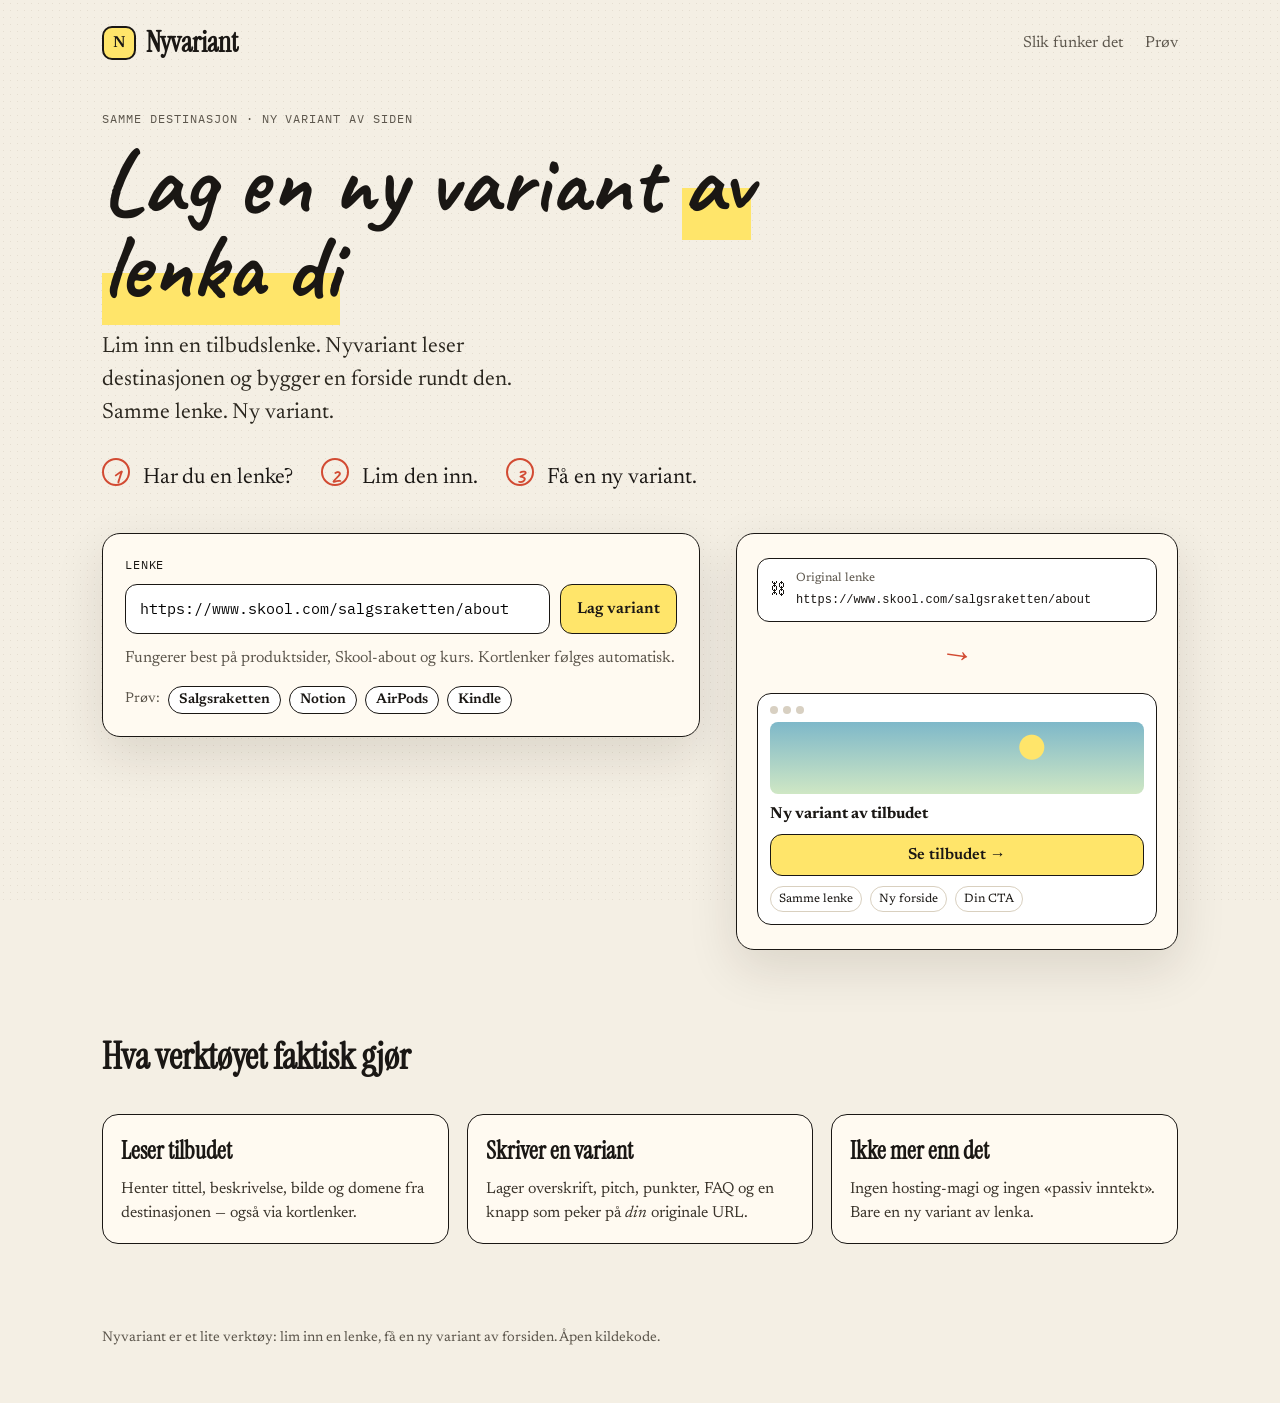
==== index.html @ 8ad8712e "Add Nyvariant: same link, new variant landing pages" ====
<!DOCTYPE html>
<html lang="no">
<head>
  <meta charset="UTF-8" />
  <meta name="viewport" content="width=device-width, initial-scale=1.0" />
  <title>Nyvariant — samme lenke, ny variant</title>
  <link rel="preconnect" href="https://fonts.googleapis.com" />
  <link rel="preconnect" href="https://fonts.gstatic.com" crossorigin />
  <link href="https://fonts.googleapis.com/css2?family=Caveat:wght@600;700&family=Instrument+Serif:ital@0;1&family=Newsreader:ital,opsz,wght@0,6..72,400;0,6..72,600;1,6..72,400&family=IBM+Plex+Mono:wght@400;500&display=swap" rel="stylesheet" />
  <link rel="stylesheet" href="./styles.css" />
</head>
<body>
  <div class="paper-noise"></div>

  <header class="topbar">
    <div class="brand">
      <span class="brand-mark">N</span>
      <span class="brand-name">Nyvariant</span>
    </div>
    <nav>
      <a href="#how">Slik funker det</a>
      <a href="#demo">Prøv</a>
    </nav>
  </header>

  <main>
    <section class="hero">
      <p class="eyebrow">Samme destinasjon · ny variant av siden</p>
      <h1>
        Lag en ny variant
        <span class="hl">av lenka di</span>
      </h1>
      <p class="lede">
        Lim inn en tilbudslenke. Nyvariant leser destinasjonen og bygger en forside rundt den.
        Samme lenke. Ny variant.
      </p>

      <ol class="steps">
        <li><span>1</span> Har du en lenke?</li>
        <li><span>2</span> Lim den inn.</li>
        <li><span>3</span> Få en ny variant.</li>
      </ol>
    </section>

    <section id="demo" class="studio">
      <div class="studio-card">
        <label for="url">Lenke</label>
        <div class="row">
          <input
            id="url"
            type="url"
            spellcheck="false"
            placeholder="https://www.skool.com/… eller en produktlenke"
            value="https://www.skool.com/salgsraketten/about"
          />
          <button id="build" type="button">Lag variant</button>
        </div>
        <p class="hint">
          Fungerer best på produktsider, Skool-about og kurs. Kortlenker følges automatisk.
        </p>

        <div class="presets">
          <span>Prøv:</span>
          <button type="button" data-url="https://www.skool.com/salgsraketten/about">Salgsraketten</button>
          <button type="button" data-url="https://www.notion.so">Notion</button>
          <button type="button" data-url="https://www.apple.com/airpods-pro/">AirPods</button>
          <button type="button" data-url="https://www.amazon.com/dp/B0D1XD1ZV3">Kindle</button>
        </div>

        <div id="status" class="status" hidden></div>
      </div>

      <aside class="sketch">
        <div class="link-chip">
          <span class="chain">⛓</span>
          <div>
            <small>Original lenke</small>
            <code id="chip-url">https://www.skool.com/salgsraketten/about</code>
          </div>
        </div>
        <div class="arrow">→</div>
        <div class="mini-site">
          <div class="dots"><i></i><i></i><i></i></div>
          <div class="mini-hero"></div>
          <strong>Ny variant av tilbudet</strong>
          <button type="button" tabindex="-1">Se tilbudet →</button>
          <div class="pills">
            <span>Samme lenke</span>
            <span>Ny forside</span>
            <span>Din CTA</span>
          </div>
        </div>
      </aside>
    </section>

    <section id="result" class="result" hidden>
      <div class="result-bar">
        <div>
          <h2>Varianten er klar</h2>
          <p id="result-meta">Bygd fra tilbudet på den andre siden av lenka.</p>
        </div>
        <div class="result-actions">
          <button id="open-full" type="button">Åpne siden</button>
          <button id="download" type="button" class="ghost">Last ned HTML</button>
          <button id="again" type="button" class="ghost">Ny lenke</button>
        </div>
      </div>
      <div class="browser">
        <div class="browser-bar">
          <span></span><span></span><span></span>
          <div class="omnibox" id="omnibox">nyvariant / forhåndsvisning</div>
        </div>
        <iframe id="preview" title="Forhåndsvisning av ny variant"></iframe>
      </div>
    </section>

    <section id="how" class="how">
      <h2>Hva verktøyet faktisk gjør</h2>
      <div class="grid">
        <article>
          <h3>Leser tilbudet</h3>
          <p>Henter tittel, beskrivelse, bilde og domene fra destinasjonen — også via kortlenker.</p>
        </article>
        <article>
          <h3>Skriver en variant</h3>
          <p>Lager overskrift, pitch, punkter, FAQ og en knapp som peker på <em>din</em> originale URL.</p>
        </article>
        <article>
          <h3>Ikke mer enn det</h3>
          <p>Ingen hosting-magi og ingen «passiv inntekt». Bare en ny variant av lenka.</p>
        </article>
      </div>
    </section>
  </main>

  <footer>
    <p>Nyvariant er et lite verktøy: lim inn en lenke, få en ny variant av forsiden. Åpen kildekode.</p>
  </footer>

  <script src="./app.js"></script>
</body>
</html>
---- styles.css ----
:root {
  --paper: #f4efe4;
  --ink: #1a1714;
  --muted: #5c564c;
  --yellow: #ffe56a;
  --red: #d24a32;
  --line: #d9d0bf;
  --card: #fffaf1;
  --shadow: 0 18px 50px rgba(40, 28, 8, 0.12);
}

* { box-sizing: border-box; }
html { scroll-behavior: smooth; }
body {
  margin: 0;
  color: var(--ink);
  background: var(--paper);
  font-family: "Newsreader", Georgia, serif;
  line-height: 1.5;
}

.paper-noise {
  pointer-events: none;
  position: fixed;
  inset: 0;
  opacity: 0.35;
  background-image: radial-gradient(#c9bfae 0.6px, transparent 0.6px);
  background-size: 7px 7px;
  z-index: 0;
}

header, main, footer { position: relative; z-index: 1; }

.topbar {
  display: flex;
  align-items: center;
  justify-content: space-between;
  padding: 22px 8vw;
}
.brand { display: flex; align-items: center; gap: 10px; font-weight: 600; }
.brand-mark {
  width: 34px; height: 34px;
  display: grid; place-items: center;
  border: 2px solid var(--ink);
  border-radius: 10px;
  background: var(--yellow);
}
.brand-name { font-family: "Instrument Serif", serif; font-size: 28px; }
.topbar nav { display: flex; gap: 22px; }
.topbar a { color: var(--muted); text-decoration: none; }

.hero { padding: 12px 8vw 10px; max-width: 1100px; }
.eyebrow {
  font-family: "IBM Plex Mono", monospace;
  font-size: 12px;
  letter-spacing: 0.08em;
  text-transform: uppercase;
  color: var(--muted);
}
h1 {
  font-family: "Caveat", cursive;
  font-size: clamp(48px, 8vw, 92px);
  line-height: 0.92;
  margin: 8px 0 18px;
  max-width: 16ch;
}
.hl {
  display: inline;
  background: linear-gradient(transparent 55%, var(--yellow) 55%);
}
.lede { font-size: 22px; max-width: 38ch; color: #2b271f; }

.steps {
  list-style: none;
  padding: 0;
  display: flex;
  flex-wrap: wrap;
  gap: 18px 28px;
  margin: 28px 0 8px;
  font-size: 22px;
}
.steps span {
  display: inline-grid;
  place-items: center;
  width: 28px; height: 28px;
  margin-right: 8px;
  border: 2px solid var(--red);
  color: var(--red);
  border-radius: 50%;
  font-family: "Caveat", cursive;
  font-weight: 700;
}

.studio {
  padding: 20px 8vw 40px;
  display: grid;
  grid-template-columns: 1.15fr 0.85fr;
  gap: 36px;
  align-items: start;
}
.studio-card, .sketch {
  background: var(--card);
  border: 1.5px solid var(--ink);
  border-radius: 18px;
  box-shadow: var(--shadow);
}
.studio-card { padding: 22px; }
.studio-card label {
  display: block;
  font-family: "IBM Plex Mono", monospace;
  font-size: 12px;
  letter-spacing: 0.06em;
  text-transform: uppercase;
  margin-bottom: 10px;
}
.row { display: flex; gap: 10px; }
input {
  flex: 1;
  border: 1.5px solid var(--ink);
  border-radius: 12px;
  padding: 14px 14px;
  font: 15px/1.3 "IBM Plex Mono", monospace;
  background: #fff;
}
button {
  border: 1.5px solid var(--ink);
  background: var(--yellow);
  color: var(--ink);
  border-radius: 12px;
  padding: 12px 16px;
  font: 600 16px/1 "Newsreader", serif;
  cursor: pointer;
}
button.ghost { background: #fff; }
button:hover { transform: translateY(-1px); }
.hint { color: var(--muted); margin: 12px 0 0; }
.presets { margin-top: 16px; display: flex; flex-wrap: wrap; gap: 8px; align-items: center; }
.presets span { color: var(--muted); font-size: 14px; }
.presets button {
  background: #fff;
  padding: 6px 10px;
  font-size: 14px;
  border-radius: 999px;
}

.status {
  margin-top: 14px;
  padding: 10px 12px;
  border-radius: 10px;
  background: #fff3c4;
  border: 1px dashed #b59a2a;
  font-size: 15px;
}

.sketch {
  padding: 24px 20px;
  display: grid;
  justify-items: center;
  gap: 10px;
  min-height: 320px;
}
.link-chip {
  display: flex;
  gap: 10px;
  align-items: center;
  border: 1.5px solid var(--ink);
  border-radius: 12px;
  padding: 10px 12px;
  width: 100%;
  background: #fff;
}
.link-chip small { display: block; color: var(--muted); font-size: 12px; }
.link-chip code { font-size: 12px; }
.arrow {
  font-size: 34px;
  color: var(--red);
  transform: rotate(8deg);
}
.mini-site {
  width: 100%;
  border: 1.5px solid var(--ink);
  border-radius: 14px;
  padding: 12px;
  background: #fff;
}
.dots { display: flex; gap: 5px; margin-bottom: 8px; }
.dots i { width: 8px; height: 8px; border-radius: 50%; background: #d8d0c2; display: block; }
.mini-hero {
  height: 72px;
  border-radius: 8px;
  background:
    radial-gradient(circle at 70% 35%, #ffe56a 0 12px, transparent 13px),
    linear-gradient(#7eb8c9, #cfe7c4);
  margin-bottom: 8px;
}
.mini-site strong { display: block; margin-bottom: 8px; }
.mini-site button { width: 100%; }
.pills { display: flex; gap: 8px; margin-top: 10px; flex-wrap: wrap; }
.pills span {
  font-size: 12px;
  border: 1px solid var(--line);
  border-radius: 999px;
  padding: 3px 8px;
}

.result { padding: 10px 8vw 50px; }
.result-bar {
  display: flex;
  justify-content: space-between;
  gap: 16px;
  align-items: end;
  margin-bottom: 14px;
}
.result-bar h2 { font-family: "Instrument Serif", serif; font-size: 36px; margin: 0; }
.result-bar p { margin: 6px 0 0; color: var(--muted); }
.result-actions { display: flex; gap: 8px; flex-wrap: wrap; }

.browser {
  border: 1.5px solid var(--ink);
  border-radius: 16px;
  overflow: hidden;
  background: #fff;
  box-shadow: var(--shadow);
}
.browser-bar {
  display: flex;
  align-items: center;
  gap: 8px;
  padding: 10px 12px;
  background: #efe7d6;
  border-bottom: 1px solid var(--line);
}
.browser-bar span {
  width: 10px; height: 10px; border-radius: 50%; background: #cfc4ad;
}
.omnibox {
  margin-left: 8px;
  flex: 1;
  background: #fff;
  border-radius: 999px;
  padding: 6px 12px;
  font: 12px/1.3 "IBM Plex Mono", monospace;
  color: var(--muted);
}
iframe {
  width: 100%;
  height: min(78vh, 900px);
  border: 0;
  background: #fff;
}

.how { padding: 10px 8vw 70px; }
.how h2 { font-family: "Instrument Serif", serif; font-size: 36px; }
.grid { display: grid; grid-template-columns: repeat(3, 1fr); gap: 18px; }
.grid article {
  background: var(--card);
  border: 1.5px solid var(--ink);
  border-radius: 16px;
  padding: 18px;
}
.grid h3 { margin: 0 0 8px; font-family: "Instrument Serif", serif; font-size: 24px; }
.grid p { margin: 0; color: #3a342b; }

footer {
  padding: 0 8vw 40px;
  color: var(--muted);
  font-size: 14px;
}

@media (max-width: 900px) {
  .studio, .grid, .result-bar { grid-template-columns: 1fr; display: grid; }
  .result-bar { align-items: start; }
  .row { flex-direction: column; }
}
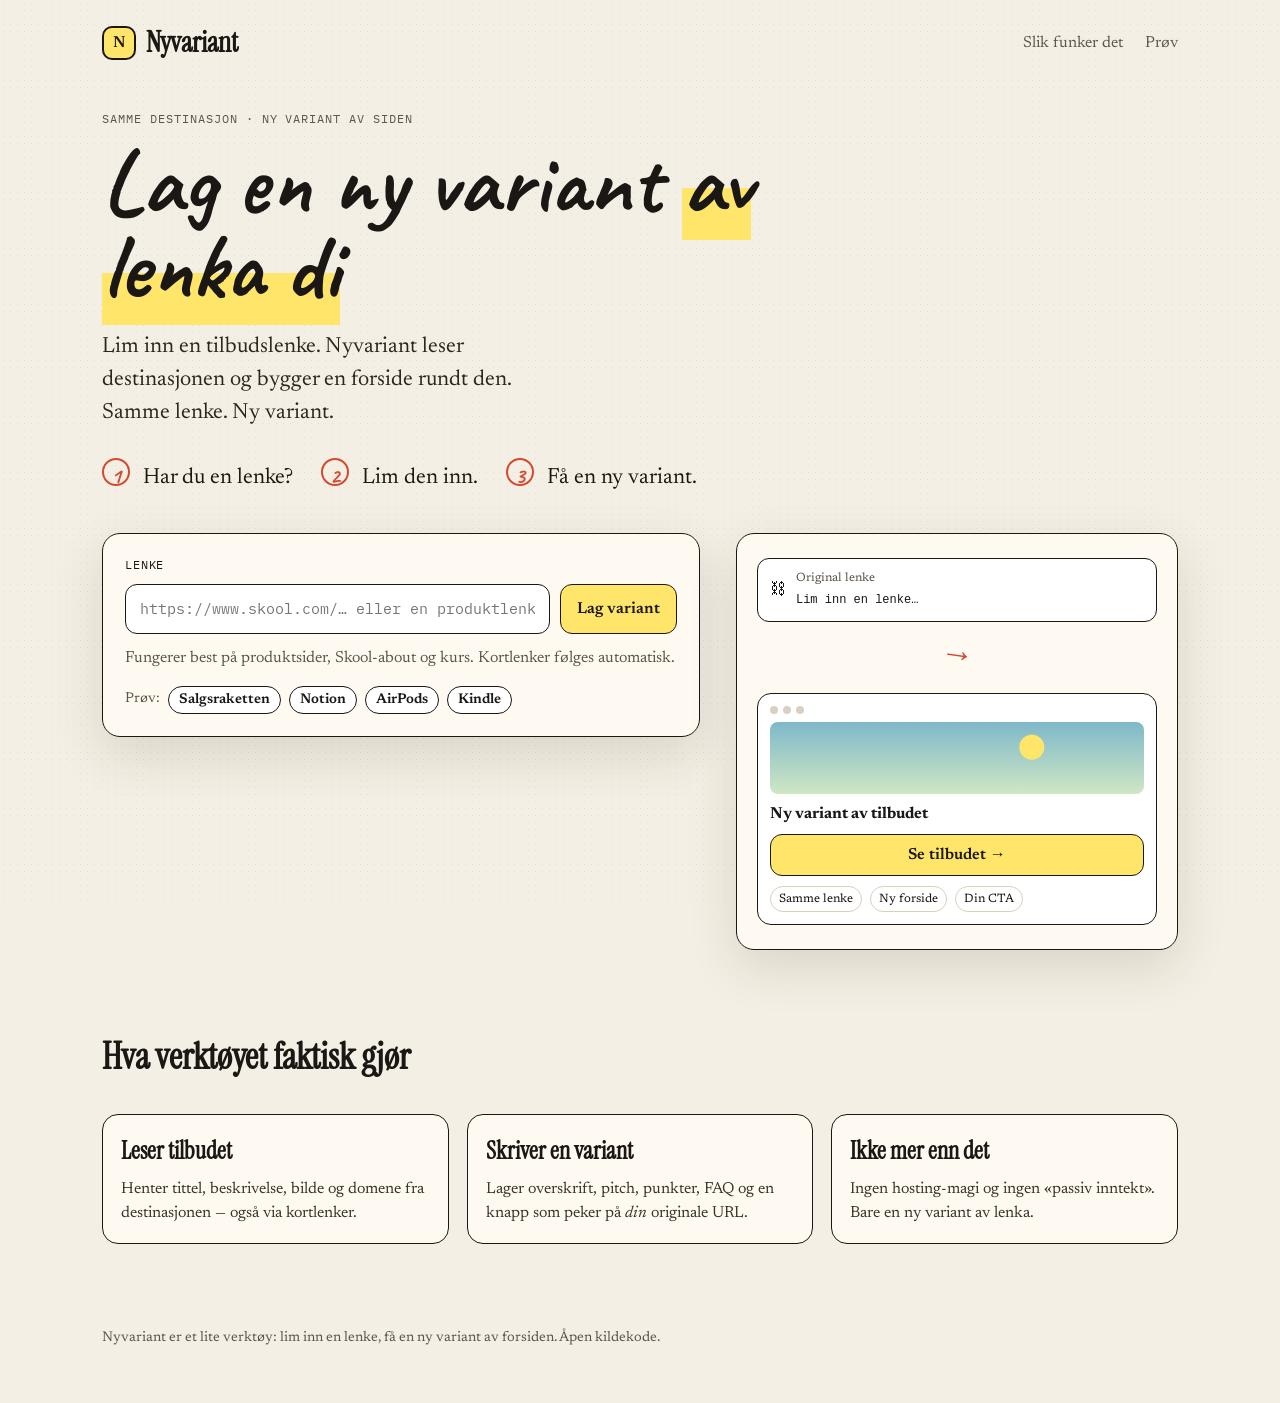
==== commit fc9fee6a: "Remove prefilled Salgsraketten link from the input field The URL field now starts empty, and the lin" ====
--- a/index.html
+++ b/index.html
@@ -51,7 +51,6 @@
             type="url"
             spellcheck="false"
             placeholder="https://www.skool.com/… eller en produktlenke"
-            value="https://www.skool.com/salgsraketten/about"
           />
           <button id="build" type="button">Lag variant</button>
         </div>
@@ -75,7 +74,7 @@
           <span class="chain">⛓</span>
           <div>
             <small>Original lenke</small>
-            <code id="chip-url">https://www.skool.com/salgsraketten/about</code>
+            <code id="chip-url">Lim inn en lenke…</code>
           </div>
         </div>
         <div class="arrow">→</div>
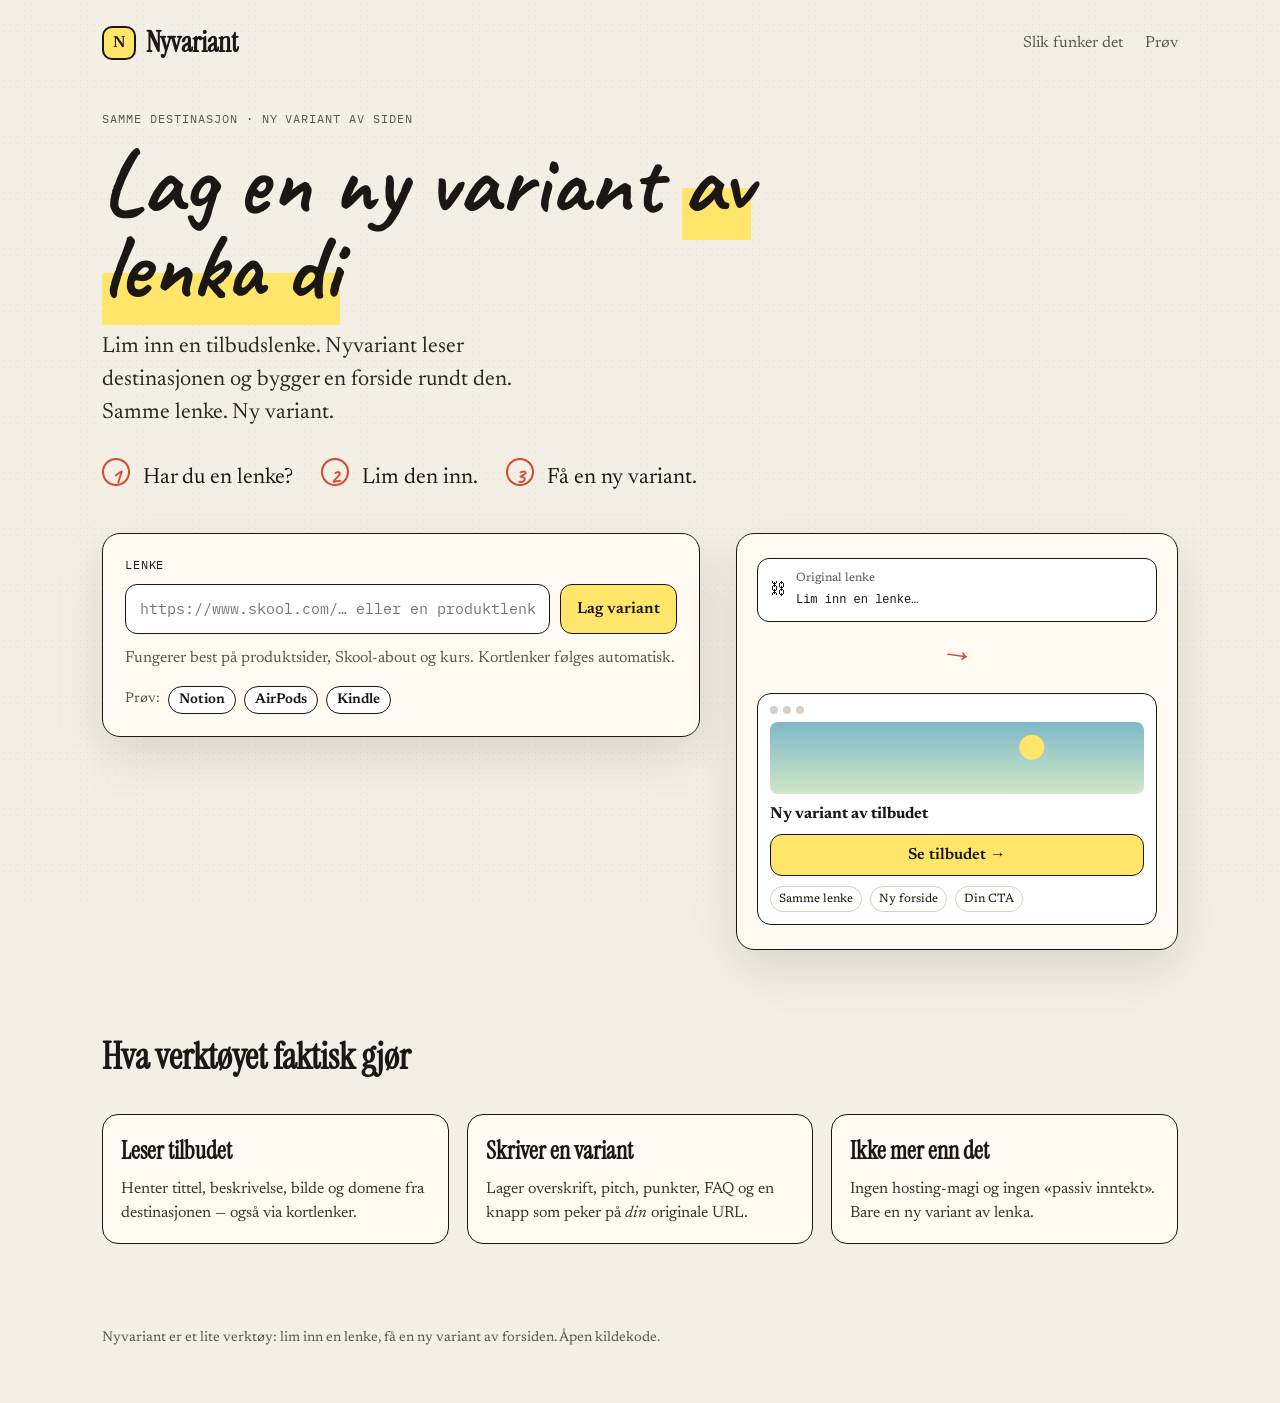
==== commit 36f32564: "Remove Salgsraketten preset button Co-Authored-By: Claude Opus 5.5 <noreply@anthropic.com> Claude-Se" ====
--- a/index.html
+++ b/index.html
@@ -60,7 +60,6 @@
 
         <div class="presets">
           <span>Prøv:</span>
-          <button type="button" data-url="https://www.skool.com/salgsraketten/about">Salgsraketten</button>
           <button type="button" data-url="https://www.notion.so">Notion</button>
           <button type="button" data-url="https://www.apple.com/airpods-pro/">AirPods</button>
           <button type="button" data-url="https://www.amazon.com/dp/B0D1XD1ZV3">Kindle</button>
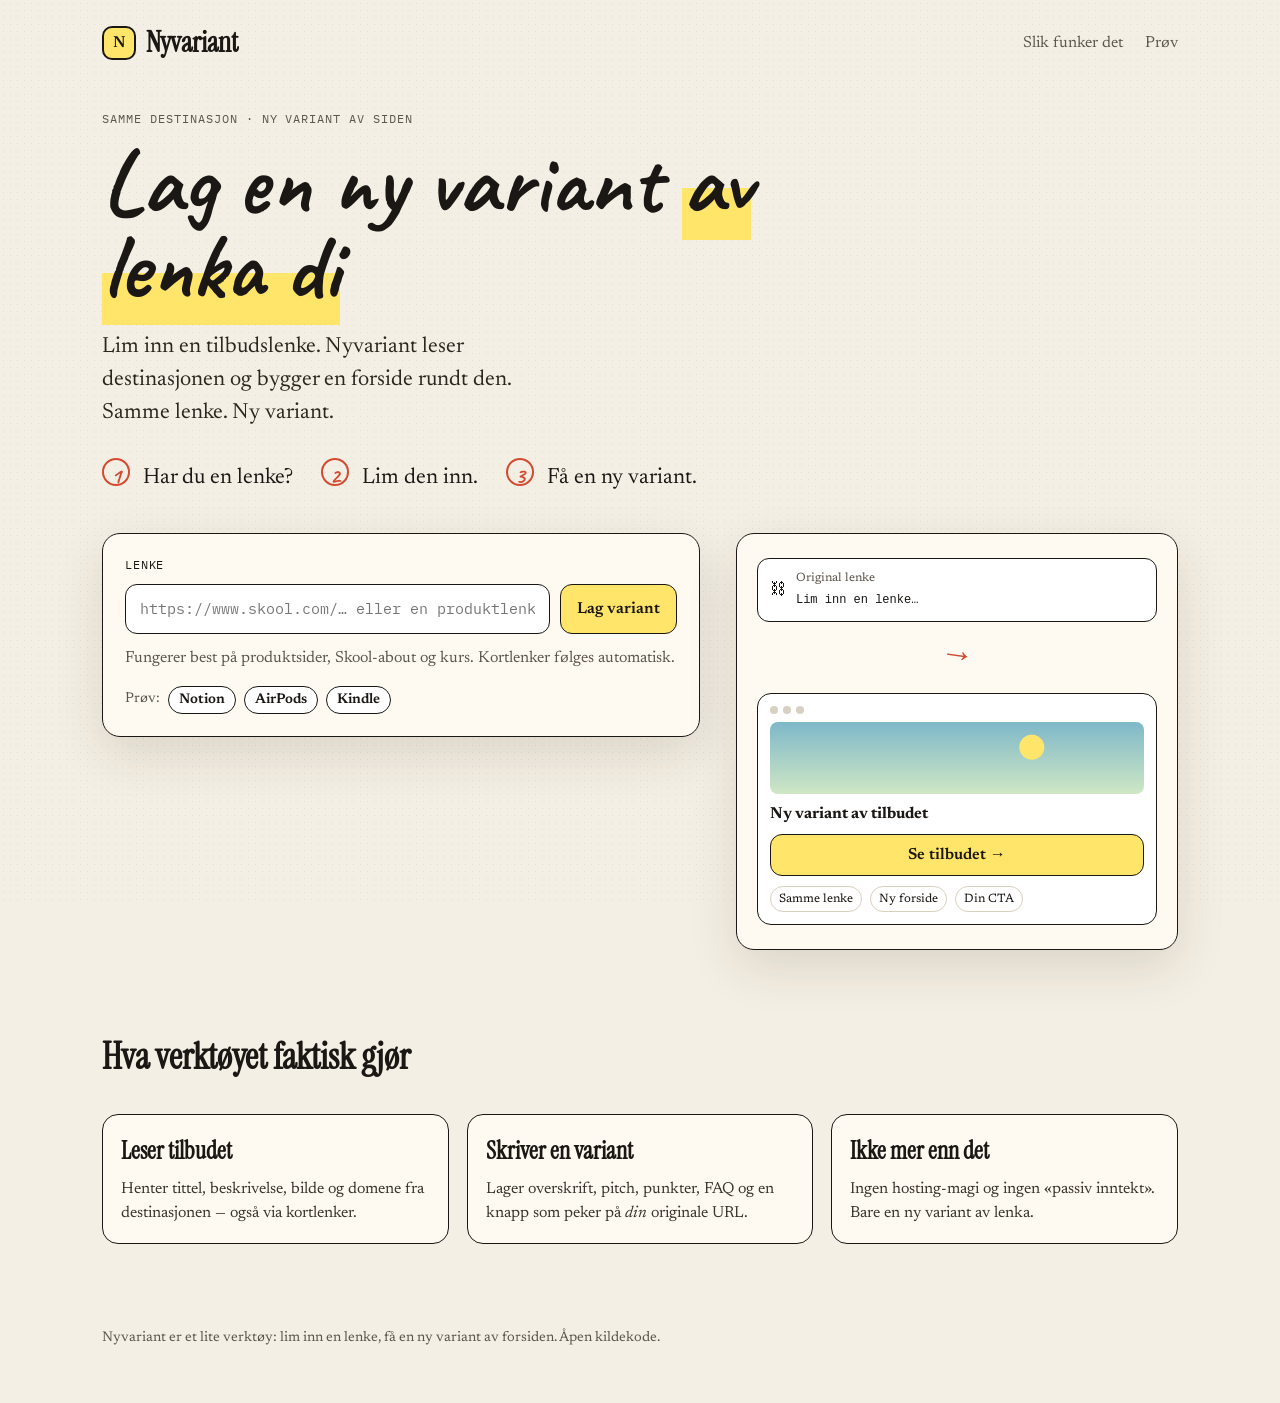
==== commit 0ea16326: "Move to Cloudflare Worker and add per-link carousel - Worker serves static site, stores one carousel" ====
--- a/index.html
+++ b/index.html
@@ -99,6 +99,7 @@
         </div>
         <div class="result-actions">
           <button id="open-full" type="button">Åpne siden</button>
+          <button id="carousel" type="button">Lag karusell</button>
           <button id="download" type="button" class="ghost">Last ned HTML</button>
           <button id="again" type="button" class="ghost">Ny lenke</button>
         </div>
@@ -135,6 +136,7 @@
     <p>Nyvariant er et lite verktøy: lim inn en lenke, få en ny variant av forsiden. Åpen kildekode.</p>
   </footer>
 
+  <script src="./engine.js"></script>
   <script src="./app.js"></script>
 </body>
 </html>
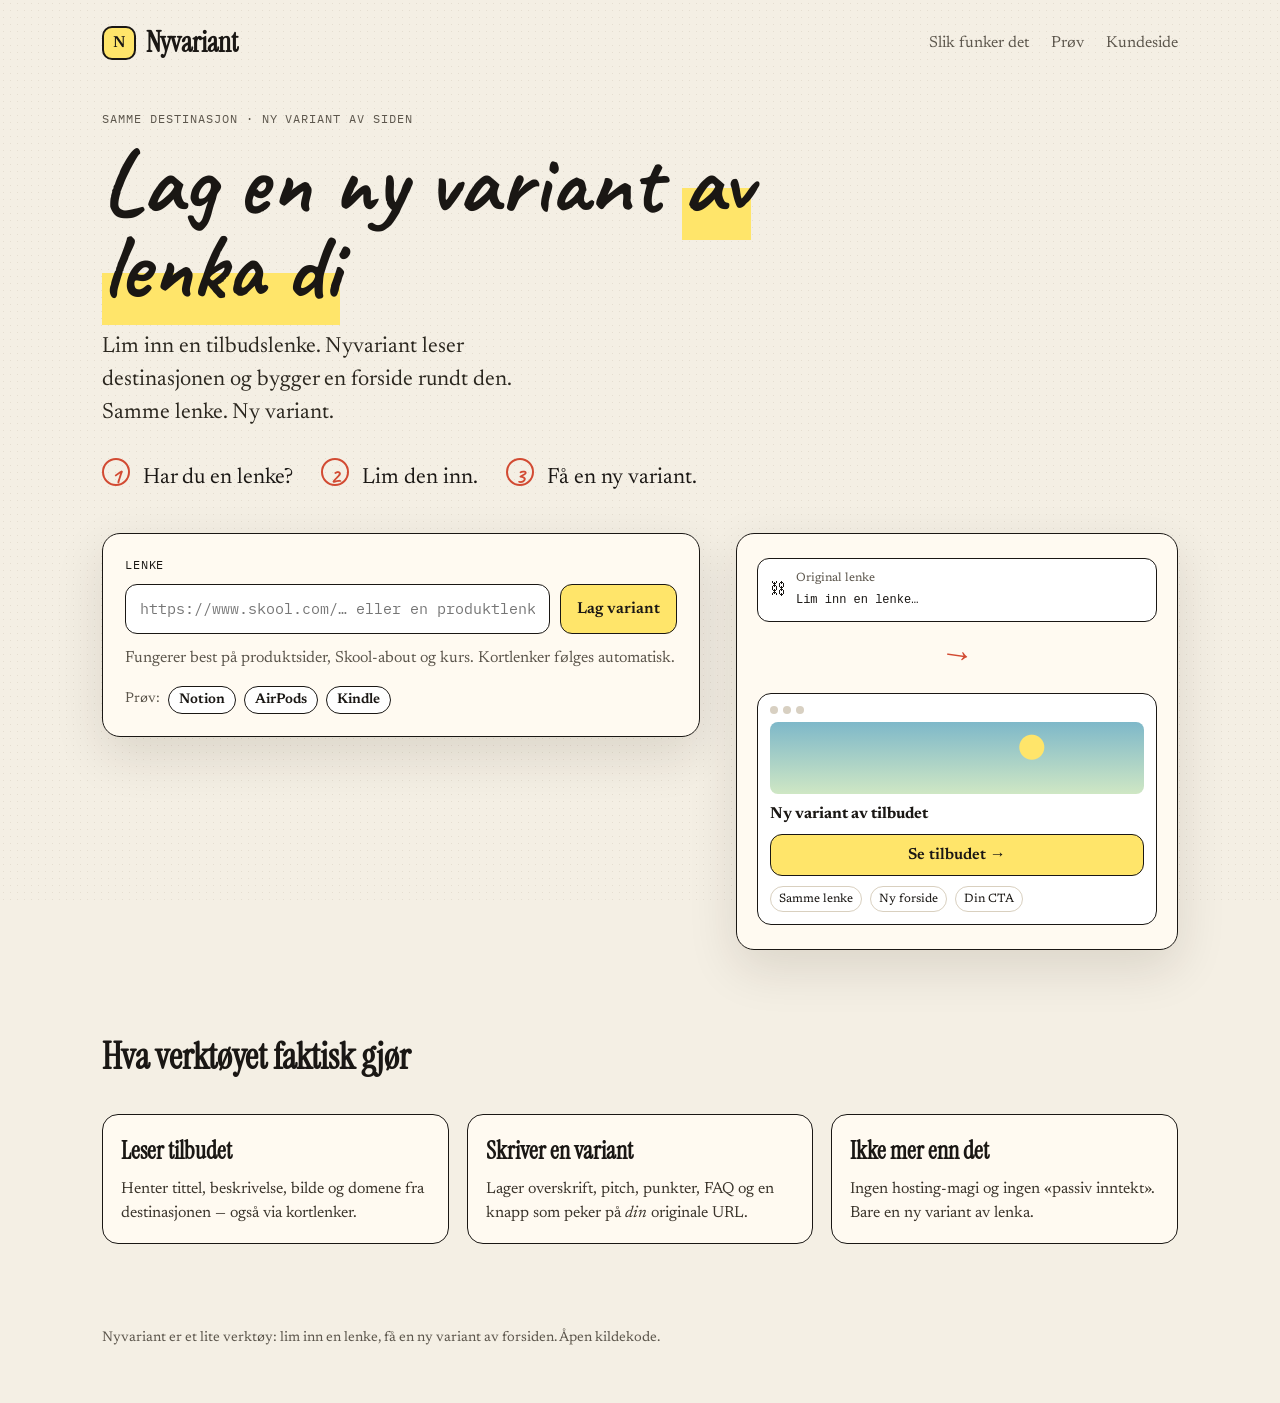
==== commit bcef2d97: "Add kundeside: new front page for a local business with chat and booking link Co-Authored-By: Claude" ====
--- a/index.html
+++ b/index.html
@@ -20,6 +20,7 @@
     <nav>
       <a href="#how">Slik funker det</a>
       <a href="#demo">Prøv</a>
+      <a href="kunde.html">Kundeside</a>
     </nav>
   </header>
 
